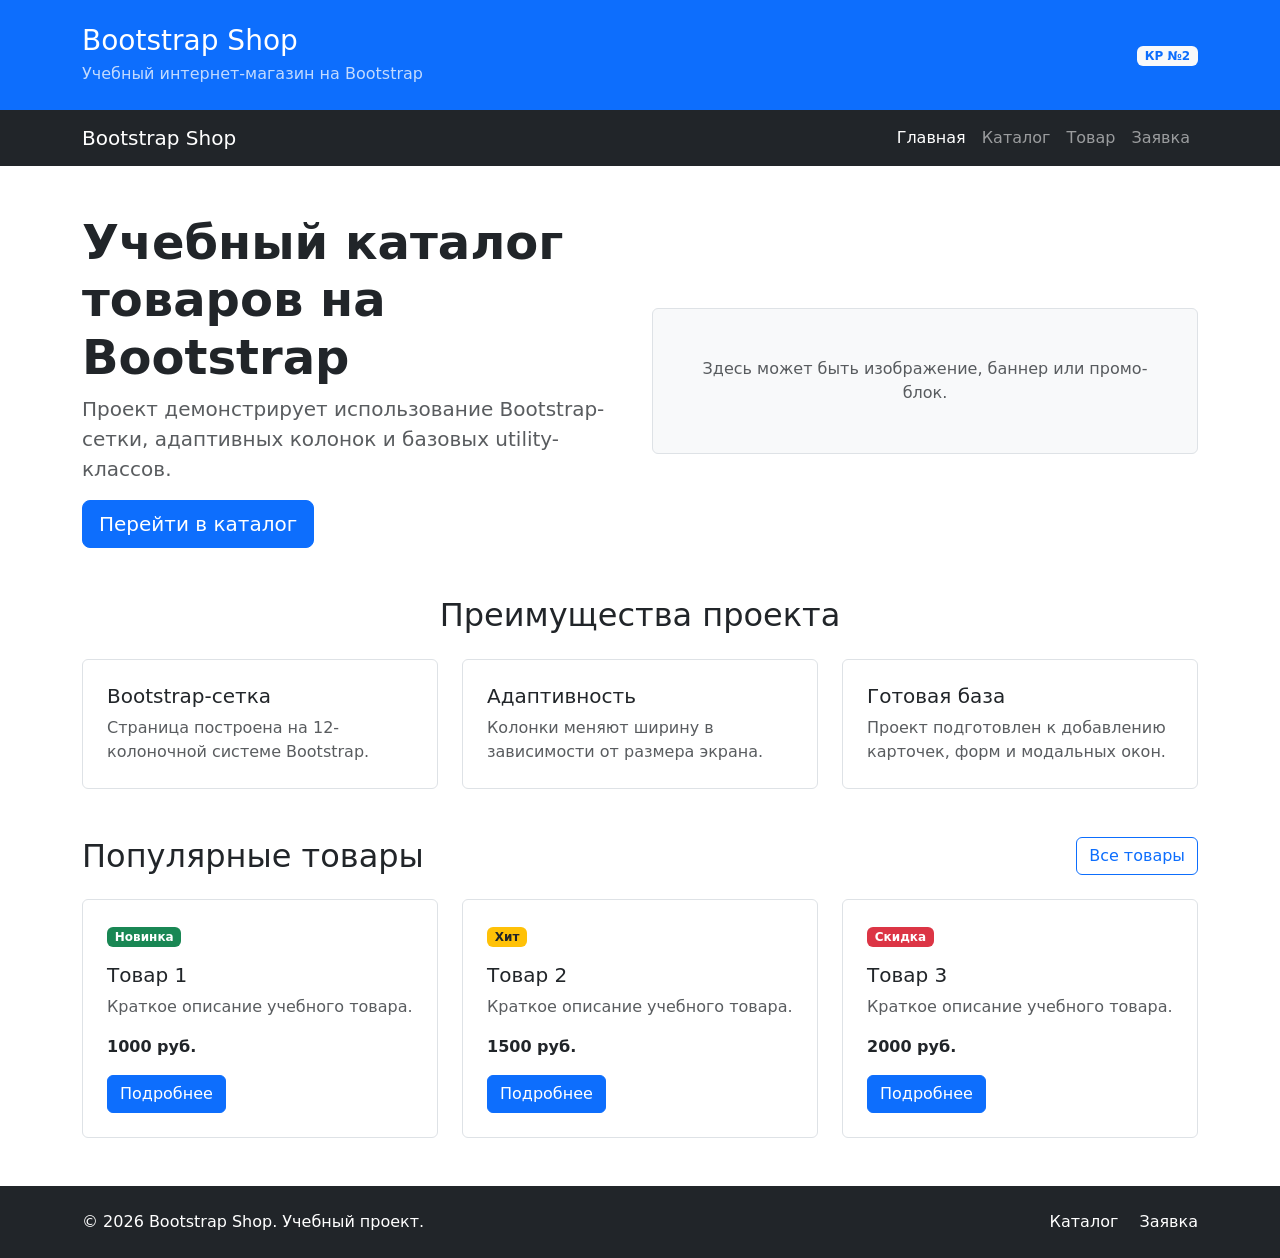
==== index.html @ c1fb3d0c "feat: create Bootstrap grid homepage" ====
<!DOCTYPE html>
<html lang="ru">
<head>
  <meta charset="UTF-8">
  <meta name="viewport" content="width=device-width, initial-scale=1.0">
  <title>Главная — Bootstrap Shop</title>

  <link
    href="https://cdn.jsdelivr.net/npm/bootstrap@5.3.3/dist/css/bootstrap.min.css"
    rel="stylesheet"
  >
  <link rel="stylesheet" href="css/custom.css">
</head>
  <body>
    <header class="bg-primary text-white py-4">
  <div class="container">
    <div class="row align-items-center">
      <div class="col-12 col-md-8">
        <h1 class="h3 mb-1">Bootstrap Shop</h1>
        <p class="mb-0 opacity-75">
          Учебный интернет-магазин на Bootstrap
        </p>
      </div>

      <div class="col-12 col-md-4 text-md-end mt-3 mt-md-0">
        <span class="badge bg-light text-primary">
          КР №2
        </span>
      </div>
    </div>
  </div>
</header>

<nav class="navbar navbar-expand-lg navbar-dark bg-dark">
  <div class="container">
    <a class="navbar-brand" href="index.html">Bootstrap Shop</a>

    <button
      class="navbar-toggler"
      type="button"
      data-bs-toggle="collapse"
      data-bs-target="#mainNavbar"
      aria-controls="mainNavbar"
      aria-expanded="false"
      aria-label="Переключить навигацию"
    >
      <span class="navbar-toggler-icon"></span>
    </button>

    <div class="collapse navbar-collapse" id="mainNavbar">
      <ul class="navbar-nav ms-auto">
        <li class="nav-item">
          <a class="nav-link active" aria-current="page" href="index.html">
            Главная
          </a>
        </li>
        <li class="nav-item">
          <a class="nav-link" href="catalog.html">Каталог</a>
        </li>
        <li class="nav-item">
          <a class="nav-link" href="product.html">Товар</a>
        </li>
        <li class="nav-item">
          <a class="nav-link" href="order.html">Заявка</a>
        </li>
      </ul>
    </div>
  </div>
</nav>

<main>
  <section class="container my-5">
    <div class="row align-items-center g-4">
      <div class="col-12 col-lg-6">
        <h2 class="display-5 fw-bold">
          Учебный каталог товаров на Bootstrap
        </h2>
        <p class="lead text-muted">
          Проект демонстрирует использование Bootstrap-сетки,
          адаптивных колонок и базовых utility-классов.
        </p>
        <a class="btn btn-primary btn-lg" href="catalog.html">
          Перейти в каталог
        </a>
      </div>

      <div class="col-12 col-lg-6">
        <div class="p-5 bg-light border rounded text-center">
          <p class="mb-0 text-muted">
            Здесь может быть изображение, баннер или промо-блок.
          </p>
        </div>
      </div>
    </div>
  </section>

  <section class="container my-5">
  <h2 class="text-center mb-4">Преимущества проекта</h2>

  <div class="row g-4">
    <div class="col-12 col-md-4">
      <div class="p-4 border rounded h-100 bg-white">
        <h3 class="h5">Bootstrap-сетка</h3>
        <p class="mb-0 text-muted">
          Страница построена на 12-колоночной системе Bootstrap.
        </p>
      </div>
    </div>

    <div class="col-12 col-md-4">
      <div class="p-4 border rounded h-100 bg-white">
        <h3 class="h5">Адаптивность</h3>
        <p class="mb-0 text-muted">
          Колонки меняют ширину в зависимости от размера экрана.
        </p>
      </div>
    </div>

    <div class="col-12 col-md-4">
      <div class="p-4 border rounded h-100 bg-white">
        <h3 class="h5">Готовая база</h3>
        <p class="mb-0 text-muted">
          Проект подготовлен к добавлению карточек, форм и модальных окон.
        </p>
      </div>
    </div>
  </div>
</section>

  <section class="container my-5">
  <div class="d-flex justify-content-between align-items-center mb-4">
    <h2 class="mb-0">Популярные товары</h2>
    <a class="btn btn-outline-primary" href="catalog.html">
      Все товары
    </a>
  </div>

  <div class="row g-4">
    <div class="col-12 col-md-6 col-lg-4">
      <div class="border rounded h-100 p-4">
        <span class="badge bg-success mb-3">Новинка</span>
        <h3 class="h5">Товар 1</h3>
        <p class="text-muted">
          Краткое описание учебного товара.
        </p>
        <p class="fw-bold mb-3">1000 руб.</p>
        <a class="btn btn-primary" href="product.html">
          Подробнее
        </a>
      </div>
    </div>

    <div class="col-12 col-md-6 col-lg-4">
      <div class="border rounded h-100 p-4">
        <span class="badge bg-warning text-dark mb-3">Хит</span>
        <h3 class="h5">Товар 2</h3>
        <p class="text-muted">
          Краткое описание учебного товара.
        </p>
        <p class="fw-bold mb-3">1500 руб.</p>
        <a class="btn btn-primary" href="product.html">
          Подробнее
        </a>
      </div>
    </div>

    <div class="col-12 col-md-6 col-lg-4">
      <div class="border rounded h-100 p-4">
        <span class="badge bg-danger mb-3">Скидка</span>
        <h3 class="h5">Товар 3</h3>
        <p class="text-muted">
          Краткое описание учебного товара.
        </p>
        <p class="fw-bold mb-3">2000 руб.</p>
        <a class="btn btn-primary" href="product.html">
          Подробнее
        </a>
      </div>
    </div>
  </div>
</section>

</main>

<footer class="bg-dark text-white py-4 mt-5">
  <div class="container">
    <div class="row align-items-center g-3">
      <div class="col-12 col-md-6">
        <p class="mb-0">
          &copy; 2026 Bootstrap Shop. Учебный проект.
        </p>
      </div>

      <div class="col-12 col-md-6 text-md-end">
        <a class="text-white text-decoration-none me-3" href="catalog.html">
          Каталог
        </a>
        <a class="text-white text-decoration-none" href="order.html">
          Заявка
        </a>
      </div>
    </div>
  </div>
</footer>

    <script
        src="https://cdn.jsdelivr.net/npm/bootstrap@5.3.3/dist/js/bootstrap.bundle.min.js">
    </script>
  </body>
</html>
---- css/custom.css ----
body {
  min-height: 100vh;
}

.placeholder-box {
  min-height: 240px;
}
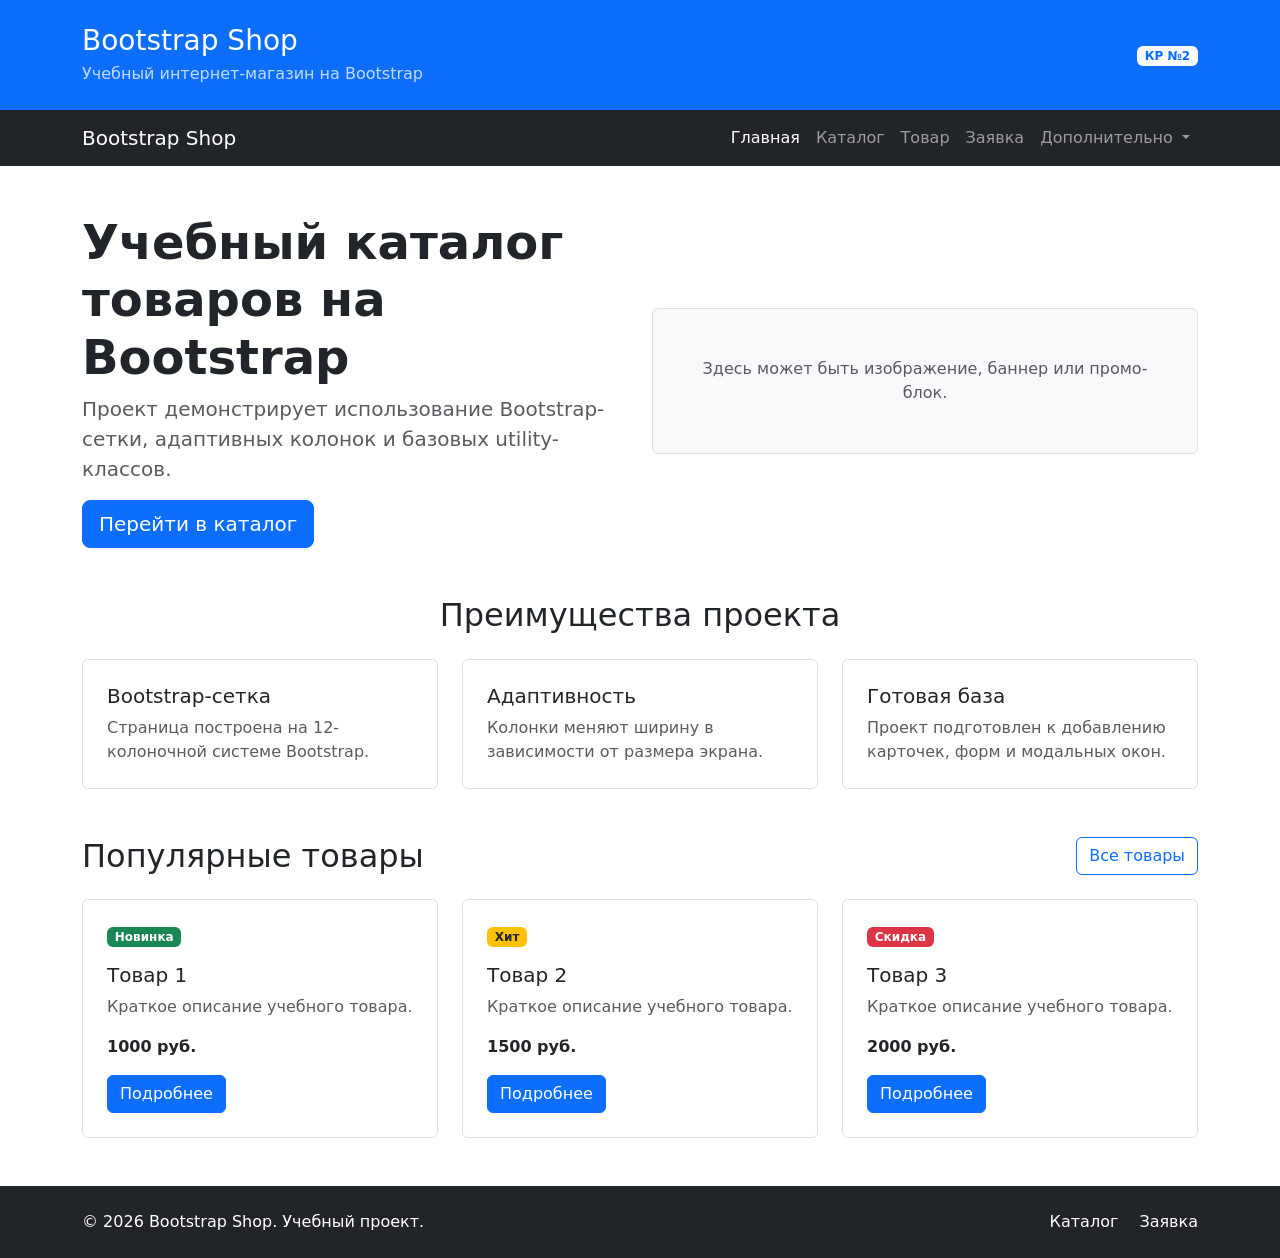
==== commit 173e0cfc: "feat: add Bootstrap components pages" ====
--- a/index.html
+++ b/index.html
@@ -11,200 +11,214 @@
   >
   <link rel="stylesheet" href="css/custom.css">
 </head>
-  <body>
-    <header class="bg-primary text-white py-4">
-  <div class="container">
-    <div class="row align-items-center">
-      <div class="col-12 col-md-8">
-        <h1 class="h3 mb-1">Bootstrap Shop</h1>
-        <p class="mb-0 opacity-75">
-          Учебный интернет-магазин на Bootstrap
-        </p>
-      </div>
-
-      <div class="col-12 col-md-4 text-md-end mt-3 mt-md-0">
-        <span class="badge bg-light text-primary">
-          КР №2
-        </span>
+<body>
+  <header class="bg-primary text-white py-4">
+    <div class="container">
+      <div class="row align-items-center">
+        <div class="col-12 col-md-8">
+          <h1 class="h3 mb-1">Bootstrap Shop</h1>
+          <p class="mb-0 opacity-75">
+            Учебный интернет-магазин на Bootstrap
+          </p>
+        </div>
+
+        <div class="col-12 col-md-4 text-md-end mt-3 mt-md-0">
+          <span class="badge bg-light text-primary">
+            КР №2
+          </span>
+        </div>
       </div>
     </div>
-  </div>
-</header>
-
-<nav class="navbar navbar-expand-lg navbar-dark bg-dark">
-  <div class="container">
-    <a class="navbar-brand" href="index.html">Bootstrap Shop</a>
-
-    <button
-      class="navbar-toggler"
-      type="button"
-      data-bs-toggle="collapse"
-      data-bs-target="#mainNavbar"
-      aria-controls="mainNavbar"
-      aria-expanded="false"
-      aria-label="Переключить навигацию"
-    >
-      <span class="navbar-toggler-icon"></span>
-    </button>
-
-    <div class="collapse navbar-collapse" id="mainNavbar">
-      <ul class="navbar-nav ms-auto">
-        <li class="nav-item">
-          <a class="nav-link active" aria-current="page" href="index.html">
-            Главная
+  </header>
+
+  <nav class="navbar navbar-expand-lg navbar-dark bg-dark">
+    <div class="container">
+      <a class="navbar-brand" href="index.html">Bootstrap Shop</a>
+
+      <button
+        class="navbar-toggler"
+        type="button"
+        data-bs-toggle="collapse"
+        data-bs-target="#mainNavbar"
+        aria-controls="mainNavbar"
+        aria-expanded="false"
+        aria-label="Переключить навигацию"
+      >
+        <span class="navbar-toggler-icon"></span>
+      </button>
+
+      <div class="collapse navbar-collapse" id="mainNavbar">
+        <ul class="navbar-nav ms-auto">
+          <li class="nav-item">
+            <a class="nav-link active" aria-current="page" href="index.html">Главная</a>
+          </li>
+          <li class="nav-item">
+            <a class="nav-link" href="catalog.html">Каталог</a>
+          </li>
+          <li class="nav-item">
+            <a class="nav-link" href="product.html">Товар</a>
+          </li>
+          <li class="nav-item">
+            <a class="nav-link" href="order.html">Заявка</a>
+          </li>
+
+          <li class="nav-item dropdown">
+            <a
+              class="nav-link dropdown-toggle"
+              href="#"
+              role="button"
+              data-bs-toggle="dropdown"
+              aria-expanded="false"
+            >
+              Дополнительно
+            </a>
+            <ul class="dropdown-menu">
+              <li><a class="dropdown-item" href="catalog.html">Все товары</a></li>
+              <li><a class="dropdown-item" href="order.html">Оформить заявку</a></li>
+              <li><a class="dropdown-item" href="index.html#popular">Популярное</a></li>
+            </ul>
+          </li>
+        </ul>
+      </div>
+    </div>
+  </nav>
+
+  <main>
+    <section class="container my-5">
+      <div class="row align-items-center g-4">
+        <div class="col-12 col-lg-6">
+          <h2 class="display-5 fw-bold">
+            Учебный каталог товаров на Bootstrap
+          </h2>
+          <p class="lead text-muted">
+            Проект демонстрирует использование Bootstrap-сетки,
+            адаптивных колонок и базовых utility-классов.
+          </p>
+          <a class="btn btn-primary btn-lg" href="catalog.html">
+            Перейти в каталог
           </a>
-        </li>
-        <li class="nav-item">
-          <a class="nav-link" href="catalog.html">Каталог</a>
-        </li>
-        <li class="nav-item">
-          <a class="nav-link" href="product.html">Товар</a>
-        </li>
-        <li class="nav-item">
-          <a class="nav-link" href="order.html">Заявка</a>
-        </li>
-      </ul>
+        </div>
+
+        <div class="col-12 col-lg-6">
+          <div class="p-5 bg-light border rounded text-center">
+            <p class="mb-0 text-muted">
+              Здесь может быть изображение, баннер или промо-блок.
+            </p>
+          </div>
+        </div>
+      </div>
+    </section>
+
+    <section class="container my-5">
+      <h2 class="text-center mb-4">Преимущества проекта</h2>
+
+      <div class="row g-4">
+        <div class="col-12 col-md-4">
+          <div class="p-4 border rounded h-100 bg-white">
+            <h3 class="h5">Bootstrap-сетка</h3>
+            <p class="mb-0 text-muted">
+              Страница построена на 12-колоночной системе Bootstrap.
+            </p>
+          </div>
+        </div>
+
+        <div class="col-12 col-md-4">
+          <div class="p-4 border rounded h-100 bg-white">
+            <h3 class="h5">Адаптивность</h3>
+            <p class="mb-0 text-muted">
+              Колонки меняют ширину в зависимости от размера экрана.
+            </p>
+          </div>
+        </div>
+
+        <div class="col-12 col-md-4">
+          <div class="p-4 border rounded h-100 bg-white">
+            <h3 class="h5">Готовая база</h3>
+            <p class="mb-0 text-muted">
+              Проект подготовлен к добавлению карточек, форм и модальных окон.
+            </p>
+          </div>
+        </div>
+      </div>
+    </section>
+
+    <section class="container my-5" id="popular">
+      <div class="d-flex justify-content-between align-items-center mb-4">
+        <h2 class="mb-0">Популярные товары</h2>
+        <a class="btn btn-outline-primary" href="catalog.html">
+          Все товары
+        </a>
+      </div>
+
+      <div class="row g-4">
+        <div class="col-12 col-md-6 col-lg-4">
+          <div class="border rounded h-100 p-4">
+            <span class="badge bg-success mb-3">Новинка</span>
+            <h3 class="h5">Товар 1</h3>
+            <p class="text-muted">
+              Краткое описание учебного товара.
+            </p>
+            <p class="fw-bold mb-3">1000 руб.</p>
+            <a class="btn btn-primary" href="product.html">
+              Подробнее
+            </a>
+          </div>
+        </div>
+
+        <div class="col-12 col-md-6 col-lg-4">
+          <div class="border rounded h-100 p-4">
+            <span class="badge bg-warning text-dark mb-3">Хит</span>
+            <h3 class="h5">Товар 2</h3>
+            <p class="text-muted">
+              Краткое описание учебного товара.
+            </p>
+            <p class="fw-bold mb-3">1500 руб.</p>
+            <a class="btn btn-primary" href="product.html">
+              Подробнее
+            </a>
+          </div>
+        </div>
+
+        <div class="col-12 col-md-6 col-lg-4">
+          <div class="border rounded h-100 p-4">
+            <span class="badge bg-danger mb-3">Скидка</span>
+            <h3 class="h5">Товар 3</h3>
+            <p class="text-muted">
+              Краткое описание учебного товара.
+            </p>
+            <p class="fw-bold mb-3">2000 руб.</p>
+            <a class="btn btn-primary" href="product.html">
+              Подробнее
+            </a>
+          </div>
+        </div>
+      </div>
+    </section>
+  </main>
+
+  <footer class="bg-dark text-white py-4 mt-5">
+    <div class="container">
+      <div class="row align-items-center g-3">
+        <div class="col-12 col-md-6">
+          <p class="mb-0">
+            &copy; 2026 Bootstrap Shop. Учебный проект.
+          </p>
+        </div>
+
+        <div class="col-12 col-md-6 text-md-end">
+          <a class="text-white text-decoration-none me-3" href="catalog.html">
+            Каталог
+          </a>
+          <a class="text-white text-decoration-none" href="order.html">
+            Заявка
+          </a>
+        </div>
+      </div>
     </div>
-  </div>
-</nav>
-
-<main>
-  <section class="container my-5">
-    <div class="row align-items-center g-4">
-      <div class="col-12 col-lg-6">
-        <h2 class="display-5 fw-bold">
-          Учебный каталог товаров на Bootstrap
-        </h2>
-        <p class="lead text-muted">
-          Проект демонстрирует использование Bootstrap-сетки,
-          адаптивных колонок и базовых utility-классов.
-        </p>
-        <a class="btn btn-primary btn-lg" href="catalog.html">
-          Перейти в каталог
-        </a>
-      </div>
-
-      <div class="col-12 col-lg-6">
-        <div class="p-5 bg-light border rounded text-center">
-          <p class="mb-0 text-muted">
-            Здесь может быть изображение, баннер или промо-блок.
-          </p>
-        </div>
-      </div>
-    </div>
-  </section>
-
-  <section class="container my-5">
-  <h2 class="text-center mb-4">Преимущества проекта</h2>
-
-  <div class="row g-4">
-    <div class="col-12 col-md-4">
-      <div class="p-4 border rounded h-100 bg-white">
-        <h3 class="h5">Bootstrap-сетка</h3>
-        <p class="mb-0 text-muted">
-          Страница построена на 12-колоночной системе Bootstrap.
-        </p>
-      </div>
-    </div>
-
-    <div class="col-12 col-md-4">
-      <div class="p-4 border rounded h-100 bg-white">
-        <h3 class="h5">Адаптивность</h3>
-        <p class="mb-0 text-muted">
-          Колонки меняют ширину в зависимости от размера экрана.
-        </p>
-      </div>
-    </div>
-
-    <div class="col-12 col-md-4">
-      <div class="p-4 border rounded h-100 bg-white">
-        <h3 class="h5">Готовая база</h3>
-        <p class="mb-0 text-muted">
-          Проект подготовлен к добавлению карточек, форм и модальных окон.
-        </p>
-      </div>
-    </div>
-  </div>
-</section>
-
-  <section class="container my-5">
-  <div class="d-flex justify-content-between align-items-center mb-4">
-    <h2 class="mb-0">Популярные товары</h2>
-    <a class="btn btn-outline-primary" href="catalog.html">
-      Все товары
-    </a>
-  </div>
-
-  <div class="row g-4">
-    <div class="col-12 col-md-6 col-lg-4">
-      <div class="border rounded h-100 p-4">
-        <span class="badge bg-success mb-3">Новинка</span>
-        <h3 class="h5">Товар 1</h3>
-        <p class="text-muted">
-          Краткое описание учебного товара.
-        </p>
-        <p class="fw-bold mb-3">1000 руб.</p>
-        <a class="btn btn-primary" href="product.html">
-          Подробнее
-        </a>
-      </div>
-    </div>
-
-    <div class="col-12 col-md-6 col-lg-4">
-      <div class="border rounded h-100 p-4">
-        <span class="badge bg-warning text-dark mb-3">Хит</span>
-        <h3 class="h5">Товар 2</h3>
-        <p class="text-muted">
-          Краткое описание учебного товара.
-        </p>
-        <p class="fw-bold mb-3">1500 руб.</p>
-        <a class="btn btn-primary" href="product.html">
-          Подробнее
-        </a>
-      </div>
-    </div>
-
-    <div class="col-12 col-md-6 col-lg-4">
-      <div class="border rounded h-100 p-4">
-        <span class="badge bg-danger mb-3">Скидка</span>
-        <h3 class="h5">Товар 3</h3>
-        <p class="text-muted">
-          Краткое описание учебного товара.
-        </p>
-        <p class="fw-bold mb-3">2000 руб.</p>
-        <a class="btn btn-primary" href="product.html">
-          Подробнее
-        </a>
-      </div>
-    </div>
-  </div>
-</section>
-
-</main>
-
-<footer class="bg-dark text-white py-4 mt-5">
-  <div class="container">
-    <div class="row align-items-center g-3">
-      <div class="col-12 col-md-6">
-        <p class="mb-0">
-          &copy; 2026 Bootstrap Shop. Учебный проект.
-        </p>
-      </div>
-
-      <div class="col-12 col-md-6 text-md-end">
-        <a class="text-white text-decoration-none me-3" href="catalog.html">
-          Каталог
-        </a>
-        <a class="text-white text-decoration-none" href="order.html">
-          Заявка
-        </a>
-      </div>
-    </div>
-  </div>
-</footer>
-
-    <script
-        src="https://cdn.jsdelivr.net/npm/bootstrap@5.3.3/dist/js/bootstrap.bundle.min.js">
-    </script>
-  </body>
+  </footer>
+
+  <script
+    src="https://cdn.jsdelivr.net/npm/bootstrap@5.3.3/dist/js/bootstrap.bundle.min.js">
+  </script>
+</body>
 </html>
--- a/css/custom.css
+++ b/css/custom.css
@@ -5,3 +5,18 @@
 .placeholder-box {
   min-height: 240px;
 }
+
+/*
+  Временный блок вместо изображения товара на странице product.html.
+*/
+.placeholder-image {
+  min-height: 320px;
+}
+
+/*
+  Изображение в карточке: одинаковая высота и аккуратное кадрирование.
+*/
+.card-img-top {
+  height: 180px;
+  object-fit: cover;
+}
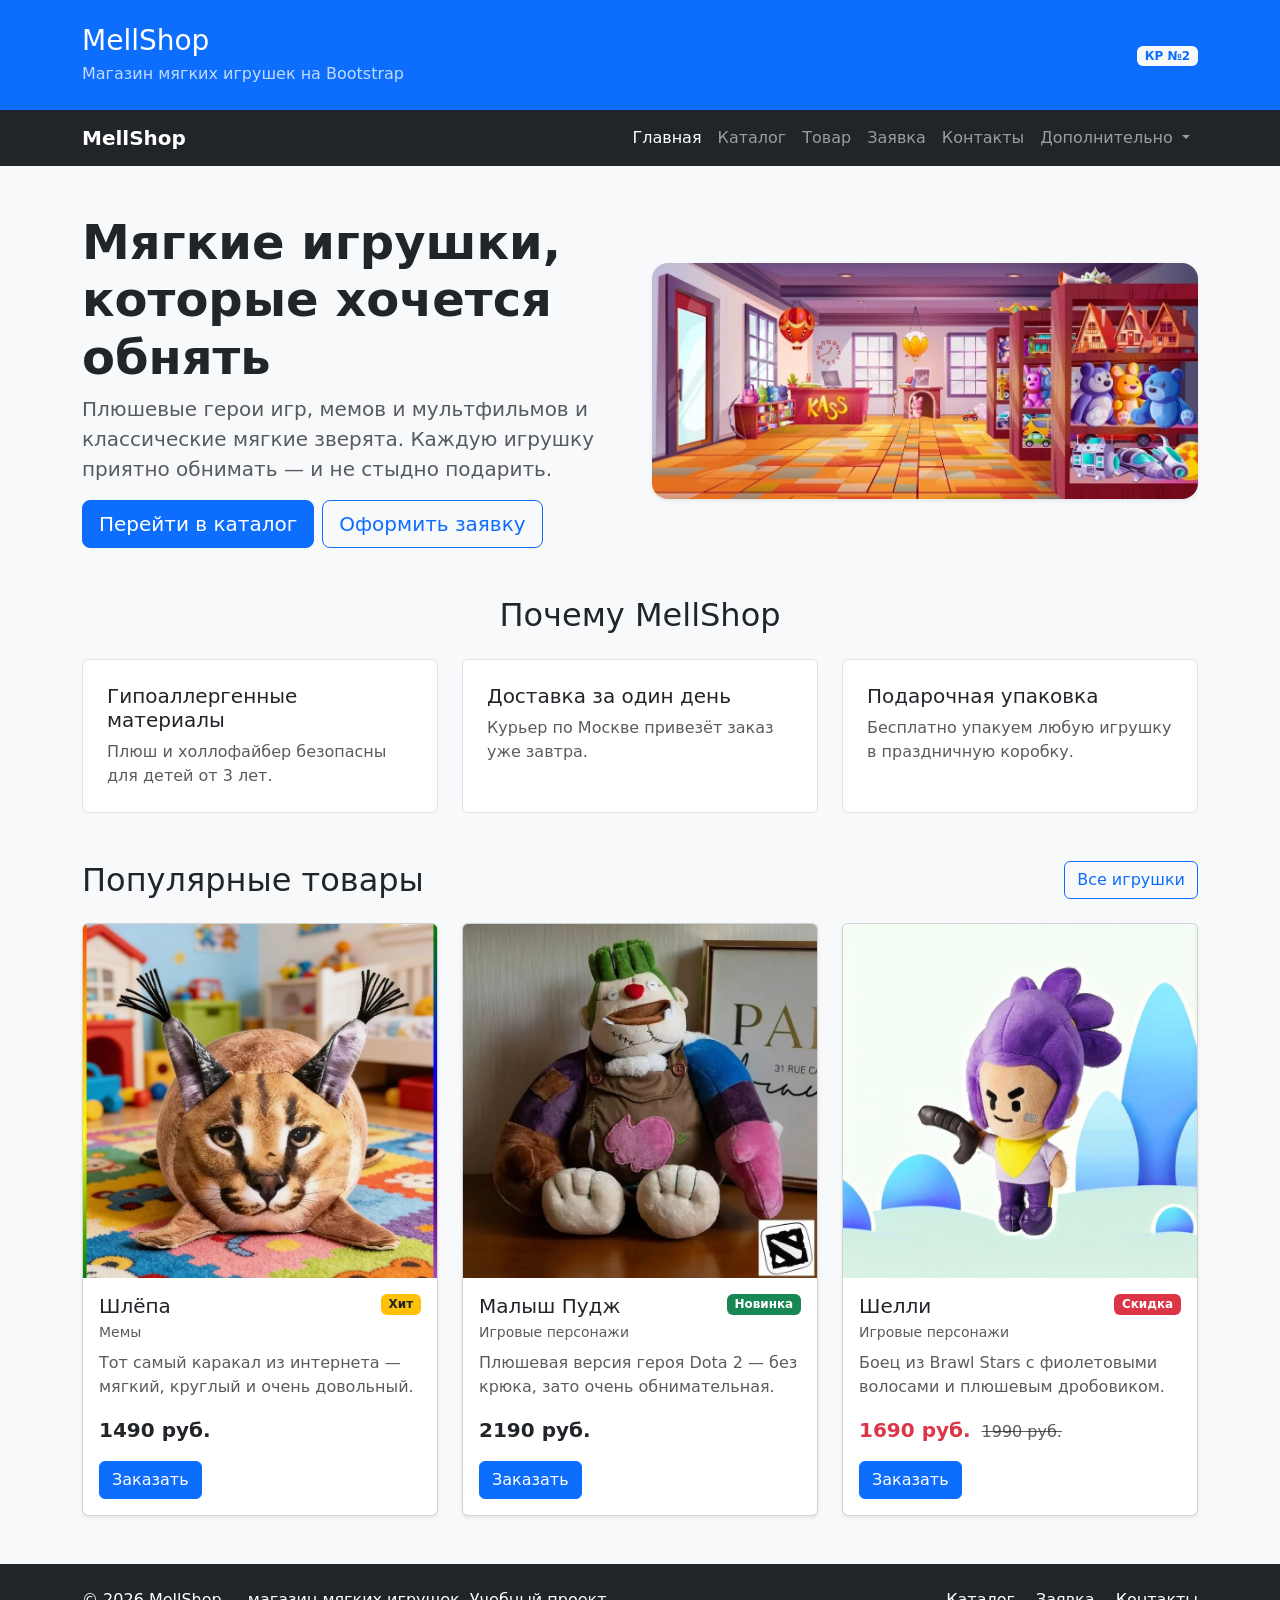
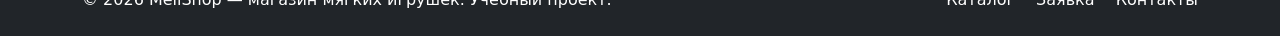
==== commit f56124fa: "feat: сделал MellShop на Bootstrap: товары с фото, фильтры, контакты" ====
--- a/index.html
+++ b/index.html
@@ -3,29 +3,23 @@
 <head>
   <meta charset="UTF-8">
   <meta name="viewport" content="width=device-width, initial-scale=1.0">
-  <title>Главная — Bootstrap Shop</title>
-
-  <link
-    href="https://cdn.jsdelivr.net/npm/bootstrap@5.3.3/dist/css/bootstrap.min.css"
-    rel="stylesheet"
-  >
+  <meta name="description" content="MellShop — магазин мягких игрушек: герои игр, мемов и мультфильмов и классические мягкие зверята.">
+  <title>Главная — MellShop</title>
+
+  <link rel="stylesheet" href="vendor/bootstrap/css/bootstrap.min.css">
   <link rel="stylesheet" href="css/custom.css">
 </head>
-<body>
+<body class="bg-light">
   <header class="bg-primary text-white py-4">
     <div class="container">
       <div class="row align-items-center">
         <div class="col-12 col-md-8">
-          <h1 class="h3 mb-1">Bootstrap Shop</h1>
-          <p class="mb-0 opacity-75">
-            Учебный интернет-магазин на Bootstrap
-          </p>
+          <p class="h3 mb-1">MellShop</p>
+          <p class="mb-0 opacity-75">Магазин мягких игрушек на Bootstrap</p>
         </div>
 
         <div class="col-12 col-md-4 text-md-end mt-3 mt-md-0">
-          <span class="badge bg-light text-primary">
-            КР №2
-          </span>
+          <span class="badge bg-light text-primary">КР №2</span>
         </div>
       </div>
     </div>
@@ -33,7 +27,7 @@
 
   <nav class="navbar navbar-expand-lg navbar-dark bg-dark">
     <div class="container">
-      <a class="navbar-brand" href="index.html">Bootstrap Shop</a>
+      <a class="navbar-brand fw-bold" href="index.html">MellShop</a>
 
       <button
         class="navbar-toggler"
@@ -61,6 +55,9 @@
           <li class="nav-item">
             <a class="nav-link" href="order.html">Заявка</a>
           </li>
+          <li class="nav-item">
+            <a class="nav-link" href="contacts.html">Контакты</a>
+          </li>
 
           <li class="nav-item dropdown">
             <a
@@ -72,8 +69,8 @@
             >
               Дополнительно
             </a>
-            <ul class="dropdown-menu">
-              <li><a class="dropdown-item" href="catalog.html">Все товары</a></li>
+            <ul class="dropdown-menu dropdown-menu-end">
+              <li><a class="dropdown-item" href="catalog.html">Все игрушки</a></li>
               <li><a class="dropdown-item" href="order.html">Оформить заявку</a></li>
               <li><a class="dropdown-item" href="index.html#popular">Популярное</a></li>
             </ul>
@@ -87,56 +84,49 @@
     <section class="container my-5">
       <div class="row align-items-center g-4">
         <div class="col-12 col-lg-6">
-          <h2 class="display-5 fw-bold">
-            Учебный каталог товаров на Bootstrap
-          </h2>
+          <h1 class="display-5 fw-bold">Мягкие игрушки, которые хочется обнять</h1>
           <p class="lead text-muted">
-            Проект демонстрирует использование Bootstrap-сетки,
-            адаптивных колонок и базовых utility-классов.
+            Плюшевые герои игр, мемов и мультфильмов и классические мягкие зверята.
+            Каждую игрушку приятно обнимать — и не стыдно подарить.
           </p>
-          <a class="btn btn-primary btn-lg" href="catalog.html">
-            Перейти в каталог
-          </a>
+          <div class="d-flex flex-wrap gap-2">
+            <a class="btn btn-primary btn-lg" href="catalog.html">Перейти в каталог</a>
+            <a class="btn btn-outline-primary btn-lg" href="order.html">Оформить заявку</a>
+          </div>
         </div>
 
         <div class="col-12 col-lg-6">
-          <div class="p-5 bg-light border rounded text-center">
-            <p class="mb-0 text-muted">
-              Здесь может быть изображение, баннер или промо-блок.
-            </p>
-          </div>
+          <img
+            class="img-fluid rounded-4 shadow-sm"
+            src="images/toy-store.jpg"
+            alt="Нарисованный магазин игрушек с полками плюшевых мишек"
+            width="1155"
+            height="500"
+          >
         </div>
       </div>
     </section>
 
     <section class="container my-5">
-      <h2 class="text-center mb-4">Преимущества проекта</h2>
+      <h2 class="text-center mb-4">Почему MellShop</h2>
 
       <div class="row g-4">
         <div class="col-12 col-md-4">
           <div class="p-4 border rounded h-100 bg-white">
-            <h3 class="h5">Bootstrap-сетка</h3>
-            <p class="mb-0 text-muted">
-              Страница построена на 12-колоночной системе Bootstrap.
-            </p>
-          </div>
-        </div>
-
+            <h3 class="h5">Гипоаллергенные материалы</h3>
+            <p class="mb-0 text-muted">Плюш и холлофайбер безопасны для детей от 3 лет.</p>
+          </div>
+        </div>
         <div class="col-12 col-md-4">
           <div class="p-4 border rounded h-100 bg-white">
-            <h3 class="h5">Адаптивность</h3>
-            <p class="mb-0 text-muted">
-              Колонки меняют ширину в зависимости от размера экрана.
-            </p>
-          </div>
-        </div>
-
+            <h3 class="h5">Доставка за один день</h3>
+            <p class="mb-0 text-muted">Курьер по Москве привезёт заказ уже завтра.</p>
+          </div>
+        </div>
         <div class="col-12 col-md-4">
           <div class="p-4 border rounded h-100 bg-white">
-            <h3 class="h5">Готовая база</h3>
-            <p class="mb-0 text-muted">
-              Проект подготовлен к добавлению карточек, форм и модальных окон.
-            </p>
+            <h3 class="h5">Подарочная упаковка</h3>
+            <p class="mb-0 text-muted">Бесплатно упакуем любую игрушку в праздничную коробку.</p>
           </div>
         </div>
       </div>
@@ -145,51 +135,71 @@
     <section class="container my-5" id="popular">
       <div class="d-flex justify-content-between align-items-center mb-4">
         <h2 class="mb-0">Популярные товары</h2>
-        <a class="btn btn-outline-primary" href="catalog.html">
-          Все товары
-        </a>
+        <a class="btn btn-outline-primary" href="catalog.html">Все игрушки</a>
       </div>
 
       <div class="row g-4">
         <div class="col-12 col-md-6 col-lg-4">
-          <div class="border rounded h-100 p-4">
-            <span class="badge bg-success mb-3">Новинка</span>
-            <h3 class="h5">Товар 1</h3>
-            <p class="text-muted">
-              Краткое описание учебного товара.
-            </p>
-            <p class="fw-bold mb-3">1000 руб.</p>
-            <a class="btn btn-primary" href="product.html">
-              Подробнее
-            </a>
-          </div>
-        </div>
-
+          <div class="card h-100 shadow-sm">
+            <img
+              class="card-img-top"
+              src="images/shlepa.jpg"
+              alt="Мягкая игрушка Шлёпа — каракал с большими ушами"
+              width="800"
+              height="800"
+            >
+            <div class="card-body d-flex flex-column">
+              <div class="d-flex justify-content-between align-items-start gap-2 mb-1">
+                <h3 class="card-title h5 mb-0">Шлёпа</h3>
+                <span class="badge bg-warning text-dark">Хит</span>
+              </div>
+              <p class="small text-muted mb-2">Мемы</p>
+              <p class="card-text text-muted">Тот самый каракал из интернета — мягкий, круглый и очень довольный.</p>
+              <p class="fw-bold fs-5 mt-auto">1490 руб.</p>
+              <a class="btn btn-primary align-self-start" href="order.html">Заказать</a>
+            </div>
+          </div>
+        </div>
         <div class="col-12 col-md-6 col-lg-4">
-          <div class="border rounded h-100 p-4">
-            <span class="badge bg-warning text-dark mb-3">Хит</span>
-            <h3 class="h5">Товар 2</h3>
-            <p class="text-muted">
-              Краткое описание учебного товара.
-            </p>
-            <p class="fw-bold mb-3">1500 руб.</p>
-            <a class="btn btn-primary" href="product.html">
-              Подробнее
-            </a>
-          </div>
-        </div>
-
+          <div class="card h-100 shadow-sm">
+            <img
+              class="card-img-top"
+              src="images/pudge.jpg"
+              alt="Мягкая игрушка Малыш Пудж из Dota 2"
+              width="800"
+              height="800"
+            >
+            <div class="card-body d-flex flex-column">
+              <div class="d-flex justify-content-between align-items-start gap-2 mb-1">
+                <h3 class="card-title h5 mb-0">Малыш Пудж</h3>
+                <span class="badge bg-success">Новинка</span>
+              </div>
+              <p class="small text-muted mb-2">Игровые персонажи</p>
+              <p class="card-text text-muted">Плюшевая версия героя Dota 2 — без крюка, зато очень обнимательная.</p>
+              <p class="fw-bold fs-5 mt-auto">2190 руб.</p>
+              <a class="btn btn-primary align-self-start" href="order.html">Заказать</a>
+            </div>
+          </div>
+        </div>
         <div class="col-12 col-md-6 col-lg-4">
-          <div class="border rounded h-100 p-4">
-            <span class="badge bg-danger mb-3">Скидка</span>
-            <h3 class="h5">Товар 3</h3>
-            <p class="text-muted">
-              Краткое описание учебного товара.
-            </p>
-            <p class="fw-bold mb-3">2000 руб.</p>
-            <a class="btn btn-primary" href="product.html">
-              Подробнее
-            </a>
+          <div class="card h-100 shadow-sm">
+            <img
+              class="card-img-top"
+              src="images/shelly.jpg"
+              alt="Мягкая игрушка Шелли из Brawl Stars с фиолетовыми волосами"
+              width="800"
+              height="800"
+            >
+            <div class="card-body d-flex flex-column">
+              <div class="d-flex justify-content-between align-items-start gap-2 mb-1">
+                <h3 class="card-title h5 mb-0">Шелли</h3>
+                <span class="badge bg-danger">Скидка</span>
+              </div>
+              <p class="small text-muted mb-2">Игровые персонажи</p>
+              <p class="card-text text-muted">Боец из Brawl Stars с фиолетовыми волосами и плюшевым дробовиком.</p>
+              <p class="fw-bold fs-5 text-danger mt-auto">1690 руб. <s class="fs-6 fw-normal text-muted ms-1">1990 руб.</s></p>
+              <a class="btn btn-primary align-self-start" href="order.html">Заказать</a>
+            </div>
           </div>
         </div>
       </div>
@@ -201,24 +211,19 @@
       <div class="row align-items-center g-3">
         <div class="col-12 col-md-6">
           <p class="mb-0">
-            &copy; 2026 Bootstrap Shop. Учебный проект.
+            &copy; 2026 MellShop — магазин мягких игрушек. Учебный проект.
           </p>
         </div>
 
         <div class="col-12 col-md-6 text-md-end">
-          <a class="text-white text-decoration-none me-3" href="catalog.html">
-            Каталог
-          </a>
-          <a class="text-white text-decoration-none" href="order.html">
-            Заявка
-          </a>
+          <a class="text-white text-decoration-none me-3" href="catalog.html">Каталог</a>
+          <a class="text-white text-decoration-none me-3" href="order.html">Заявка</a>
+          <a class="text-white text-decoration-none" href="contacts.html">Контакты</a>
         </div>
       </div>
     </div>
   </footer>
 
-  <script
-    src="https://cdn.jsdelivr.net/npm/bootstrap@5.3.3/dist/js/bootstrap.bundle.min.js">
-  </script>
+  <script src="vendor/bootstrap/js/bootstrap.bundle.min.js"></script>
 </body>
 </html>
--- a/css/custom.css
+++ b/css/custom.css
@@ -2,21 +2,12 @@
   min-height: 100vh;
 }
 
-.placeholder-box {
-  min-height: 240px;
-}
-
 /*
-  Временный блок вместо изображения товара на странице product.html.
-*/
-.placeholder-image {
-  min-height: 320px;
-}
-
-/*
-  Изображение в карточке: одинаковая высота и аккуратное кадрирование.
+  Фото в карточке товара: квадрат на всю ширину карточки.
+  object-fit: cover кадрирует изображение без искажения пропорций.
 */
 .card-img-top {
-  height: 180px;
+  aspect-ratio: 1 / 1;
+  height: auto;
   object-fit: cover;
 }
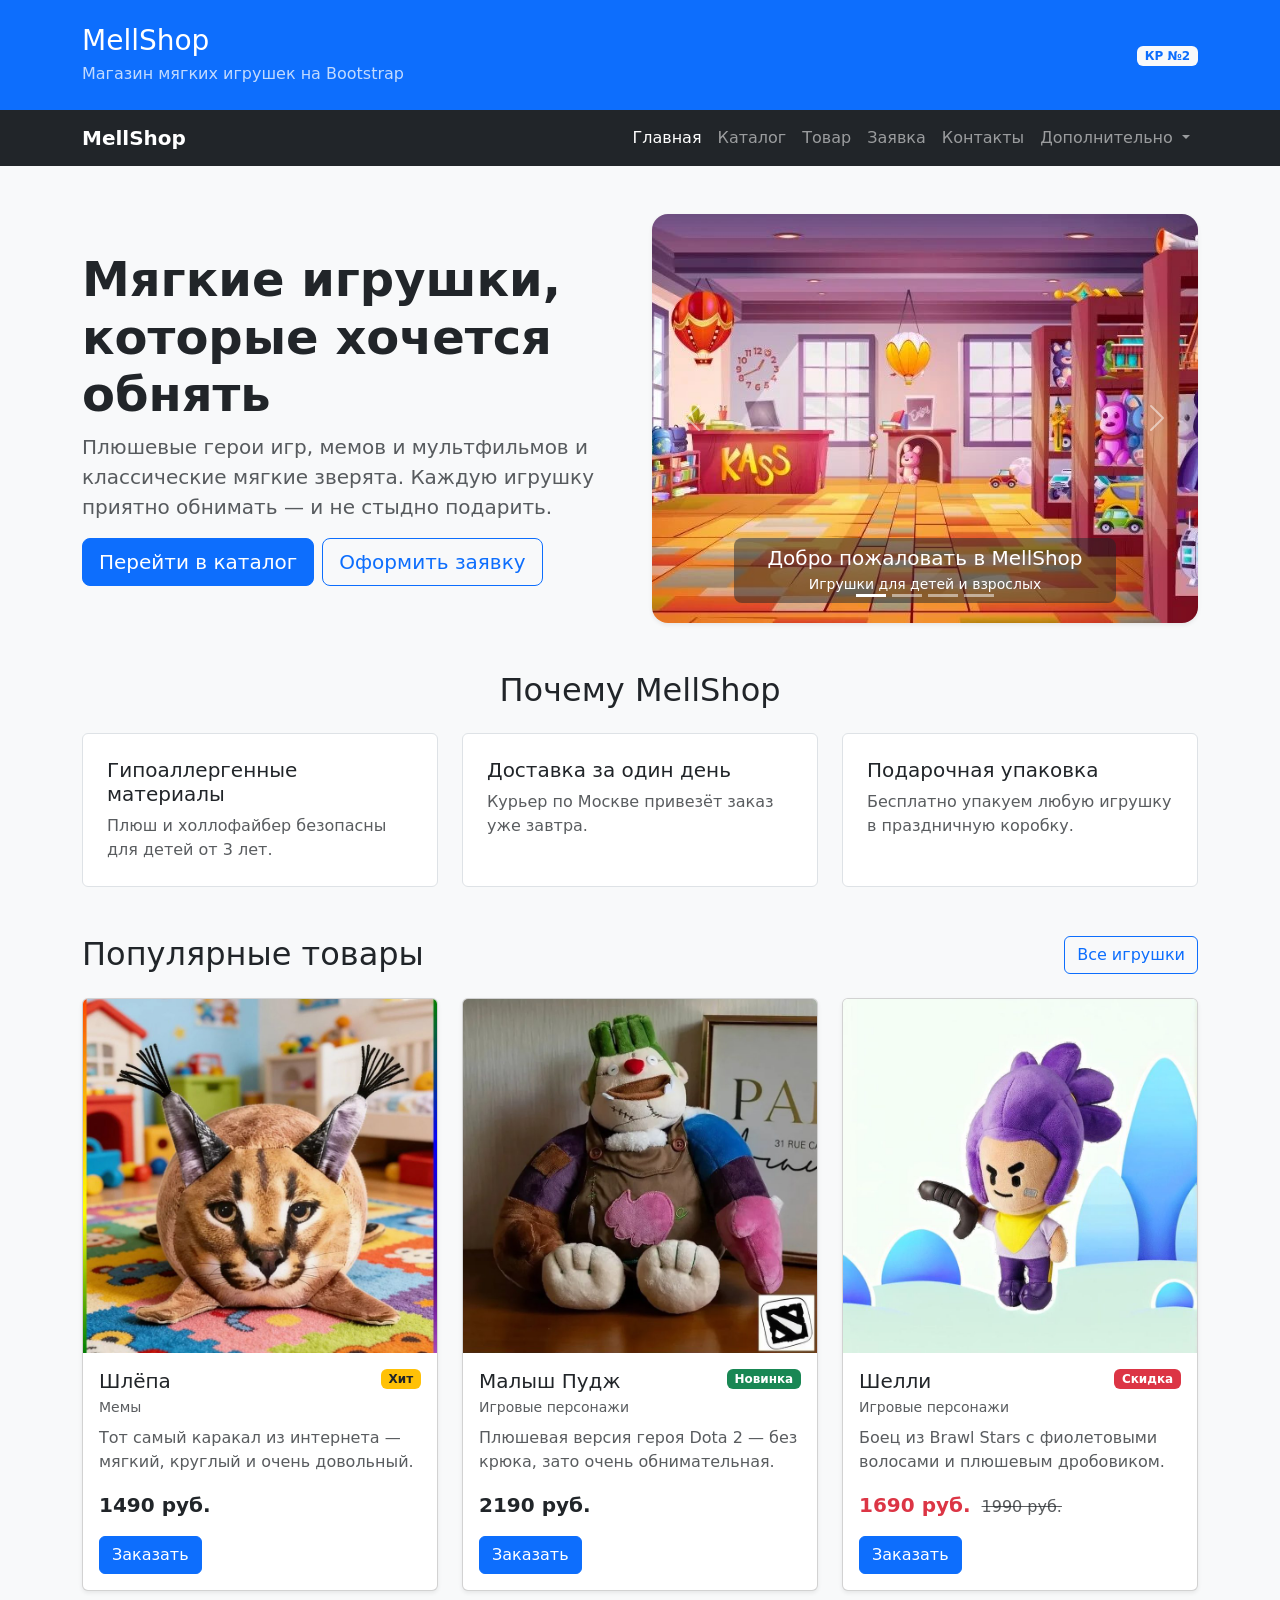
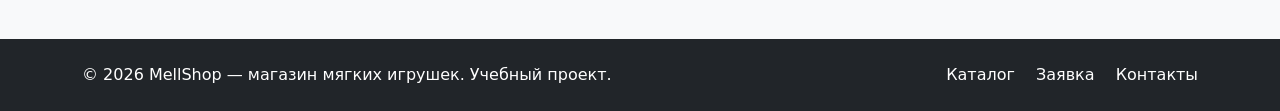
==== commit fa8507f0: "feat: добавил карусель, вкладки и пагинацию" ====
--- a/index.html
+++ b/index.html
@@ -96,13 +96,74 @@
         </div>
 
         <div class="col-12 col-lg-6">
-          <img
-            class="img-fluid rounded-4 shadow-sm"
-            src="images/toy-store.jpg"
-            alt="Нарисованный магазин игрушек с полками плюшевых мишек"
-            width="1155"
-            height="500"
-          >
+          <div id="heroCarousel" class="carousel slide hero-carousel rounded-4 overflow-hidden shadow-sm" data-bs-ride="carousel">
+            <div class="carousel-indicators">
+              <button
+                type="button"
+                data-bs-target="#heroCarousel"
+                data-bs-slide-to="0" class="active" aria-current="true"
+                aria-label="Слайд 1"
+              ></button>
+              <button
+                type="button"
+                data-bs-target="#heroCarousel"
+                data-bs-slide-to="1"
+                aria-label="Слайд 2"
+              ></button>
+              <button
+                type="button"
+                data-bs-target="#heroCarousel"
+                data-bs-slide-to="2"
+                aria-label="Слайд 3"
+              ></button>
+              <button
+                type="button"
+                data-bs-target="#heroCarousel"
+                data-bs-slide-to="3"
+                aria-label="Слайд 4"
+              ></button>
+            </div>
+
+            <div class="carousel-inner">
+              <div class="carousel-item active">
+                <img class="d-block w-100" src="images/toy-store.jpg" alt="Нарисованный магазин игрушек с полками плюшевых мишек">
+                <div class="carousel-caption bg-dark bg-opacity-50 rounded-3 px-3 py-2">
+                  <p class="h5 mb-1">Добро пожаловать в MellShop</p>
+                  <p class="mb-0 small">Игрушки для детей и взрослых</p>
+                </div>
+              </div>
+              <div class="carousel-item">
+                <img class="d-block w-100" src="images/shlepa.jpg" alt="Мягкая игрушка Шлёпа — каракал с большими ушами">
+                <div class="carousel-caption bg-dark bg-opacity-50 rounded-3 px-3 py-2">
+                  <p class="h5 mb-1">Шлёпа — хит продаж</p>
+                  <p class="mb-0 small">Тот самый каракал из интернета</p>
+                </div>
+              </div>
+              <div class="carousel-item">
+                <img class="d-block w-100" src="images/pudge.jpg" alt="Мягкая игрушка Малыш Пудж из Dota 2">
+                <div class="carousel-caption bg-dark bg-opacity-50 rounded-3 px-3 py-2">
+                  <p class="h5 mb-1">Новинка: Малыш Пудж</p>
+                  <p class="mb-0 small">Герой Dota 2 в плюшевом исполнении</p>
+                </div>
+              </div>
+              <div class="carousel-item">
+                <img class="d-block w-100" src="images/elsa.jpg" alt="Мягкая кукла Эльза из «Холодного сердца» в голубом платье">
+                <div class="carousel-caption bg-dark bg-opacity-50 rounded-3 px-3 py-2">
+                  <p class="h5 mb-1">Скидка на Эльзу</p>
+                  <p class="mb-0 small">1590 руб. вместо 1890 руб.</p>
+                </div>
+              </div>
+            </div>
+
+            <button class="carousel-control-prev" type="button" data-bs-target="#heroCarousel" data-bs-slide="prev">
+              <span class="carousel-control-prev-icon" aria-hidden="true"></span>
+              <span class="visually-hidden">Предыдущий слайд</span>
+            </button>
+            <button class="carousel-control-next" type="button" data-bs-target="#heroCarousel" data-bs-slide="next">
+              <span class="carousel-control-next-icon" aria-hidden="true"></span>
+              <span class="visually-hidden">Следующий слайд</span>
+            </button>
+          </div>
         </div>
       </div>
     </section>
--- a/css/custom.css
+++ b/css/custom.css
@@ -11,3 +11,12 @@
   height: auto;
   object-fit: cover;
 }
+
+/*
+  Слайды карусели на главной: картинки разного размера
+  получают одинаковую высоту и кадрируются без искажений.
+*/
+.hero-carousel .carousel-item img {
+  aspect-ratio: 4 / 3;
+  object-fit: cover;
+}
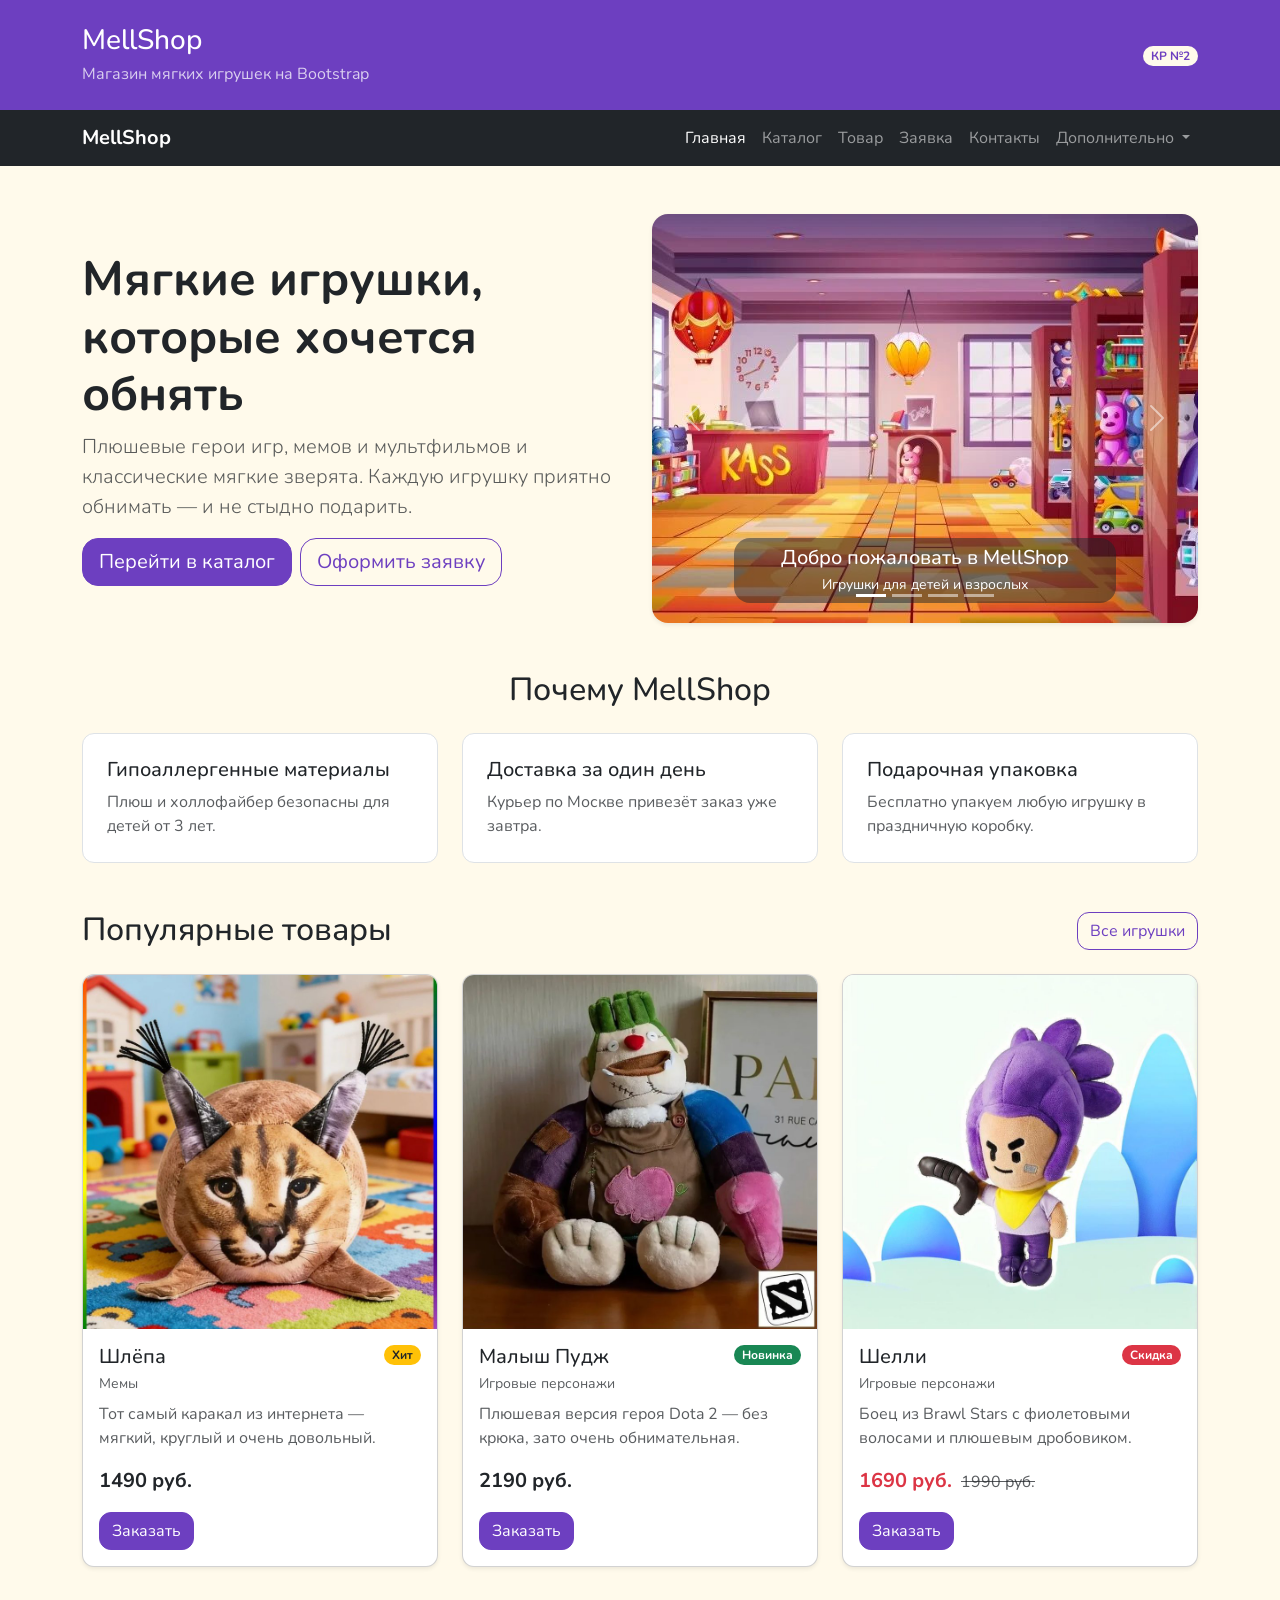
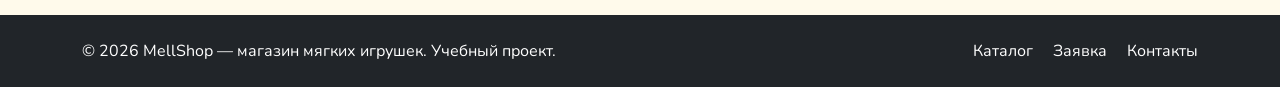
==== commit 4f7529e4: "feat: фирменный стиль MellShop поверх Bootstrap" ====
--- a/index.html
+++ b/index.html
@@ -25,7 +25,7 @@
     </div>
   </header>
 
-  <nav class="navbar navbar-expand-lg navbar-dark bg-dark">
+  <nav class="navbar navbar-expand-lg navbar-dark bg-dark sticky-top">
     <div class="container">
       <a class="navbar-brand fw-bold" href="index.html">MellShop</a>
 
@@ -201,7 +201,7 @@
 
       <div class="row g-4">
         <div class="col-12 col-md-6 col-lg-4">
-          <div class="card h-100 shadow-sm">
+          <div class="card h-100 shadow-sm product-card">
             <img
               class="card-img-top"
               src="images/shlepa.jpg"
@@ -222,7 +222,7 @@
           </div>
         </div>
         <div class="col-12 col-md-6 col-lg-4">
-          <div class="card h-100 shadow-sm">
+          <div class="card h-100 shadow-sm product-card">
             <img
               class="card-img-top"
               src="images/pudge.jpg"
@@ -243,7 +243,7 @@
           </div>
         </div>
         <div class="col-12 col-md-6 col-lg-4">
-          <div class="card h-100 shadow-sm">
+          <div class="card h-100 shadow-sm product-card">
             <img
               class="card-img-top"
               src="images/shelly.jpg"
--- a/css/custom.css
+++ b/css/custom.css
@@ -1,6 +1,116 @@
+/*
+  Шрифт Nunito с Google Fonts: округлые буквы подходят магазину мягких игрушек.
+  @import должен стоять в самом начале файла.
+*/
+@import url("https://fonts.googleapis.com/css2?family=Nunito:wght@400;600;700;800&display=swap");
+
+
+/* ===============================
+   1. Фирменная тема MellShop поверх Bootstrap
+   =============================== */
+
+/*
+  Bootstrap 5.3 берёт цвета, шрифт и скругления из CSS-переменных --bs-*.
+  Меняем их здесь — и большинство компонентов перекрашивается само,
+  без правки HTML. Палитра та же, что в КР №1: фиолетовый + тёплый кремовый.
+*/
+:root {
+  --bs-primary: #6d3fc0;
+  --bs-primary-rgb: 109, 63, 192;
+  --bs-primary-text-emphasis: #3b1f6e;
+  --bs-primary-bg-subtle: #ece3ff;
+  --bs-primary-border-subtle: #cdb8f0;
+
+  --bs-link-color: #6d3fc0;
+  --bs-link-color-rgb: 109, 63, 192;
+  --bs-link-hover-color: #4f2a96;
+  --bs-link-hover-color-rgb: 79, 42, 150;
+
+  /* bg-light у страниц становится тёплым кремовым, как фон в КР №1 */
+  --bs-light-rgb: 255, 250, 235;
+
+  --bs-body-font-family: "Nunito", system-ui, -apple-system, "Segoe UI", Arial, sans-serif;
+  --bs-border-radius: 0.75rem;
+  --bs-border-radius-lg: 1rem;
+  --bs-focus-ring-color: rgba(109, 63, 192, 0.25);
+}
+
+/*
+  У кнопок, пагинации, выпадающего меню и полей формы Bootstrap
+  записал синий цвет прямо в их правила, поэтому переопределяем
+  переменные этих компонентов отдельно.
+*/
+.btn-primary {
+  --bs-btn-bg: #6d3fc0;
+  --bs-btn-border-color: #6d3fc0;
+  --bs-btn-hover-bg: #5a32a3;
+  --bs-btn-hover-border-color: #5a32a3;
+  --bs-btn-active-bg: #4f2a96;
+  --bs-btn-active-border-color: #4f2a96;
+  --bs-btn-disabled-bg: #6d3fc0;
+  --bs-btn-disabled-border-color: #6d3fc0;
+  --bs-btn-focus-shadow-rgb: 109, 63, 192;
+}
+
+.btn-outline-primary {
+  --bs-btn-color: #6d3fc0;
+  --bs-btn-border-color: #6d3fc0;
+  --bs-btn-hover-bg: #6d3fc0;
+  --bs-btn-hover-border-color: #6d3fc0;
+  --bs-btn-active-bg: #4f2a96;
+  --bs-btn-active-border-color: #4f2a96;
+  --bs-btn-disabled-color: #6d3fc0;
+  --bs-btn-disabled-border-color: #6d3fc0;
+  --bs-btn-focus-shadow-rgb: 109, 63, 192;
+}
+
+.pagination {
+  --bs-pagination-active-bg: #6d3fc0;
+  --bs-pagination-active-border-color: #6d3fc0;
+  --bs-pagination-focus-box-shadow: 0 0 0 0.25rem rgba(109, 63, 192, 0.25);
+}
+
+.dropdown-menu {
+  --bs-dropdown-link-active-bg: #6d3fc0;
+}
+
+.accordion {
+  --bs-accordion-btn-focus-box-shadow: 0 0 0 0.25rem rgba(109, 63, 192, 0.25);
+}
+
+.form-control:focus,
+.form-select:focus,
+.form-check-input:focus {
+  border-color: #b69ce6;
+  box-shadow: 0 0 0 0.25rem rgba(109, 63, 192, 0.25);
+}
+
+.form-check-input:checked {
+  background-color: #6d3fc0;
+  border-color: #6d3fc0;
+}
+
+
+/* ===============================
+   2. Общие доработки
+   =============================== */
+
 body {
   min-height: 100vh;
 }
+
+/*
+  Меню закреплено сверху (sticky-top), поэтому при переходе по якорю
+  (#popular) раздел не должен прятаться под ним — оставляем отступ сверху.
+*/
+section[id] {
+  scroll-margin-top: 5rem;
+}
+
+
+/* ===============================
+   3. Карточки товаров и карусель
+   =============================== */
 
 /*
   Фото в карточке товара: квадрат на всю ширину карточки.
@@ -13,6 +123,19 @@
 }
 
 /*
+  Карточка товара «приподнимается» при наведении.
+  transition делает движение плавным в обе стороны.
+*/
+.product-card {
+  transition: transform 0.2s, box-shadow 0.2s;
+}
+
+.product-card:hover {
+  transform: translateY(-4px);
+  box-shadow: 0 0.5rem 1.5rem rgba(109, 63, 192, 0.18) !important;
+}
+
+/*
   Слайды карусели на главной: картинки разного размера
   получают одинаковую высоту и кадрируются без искажений.
 */
